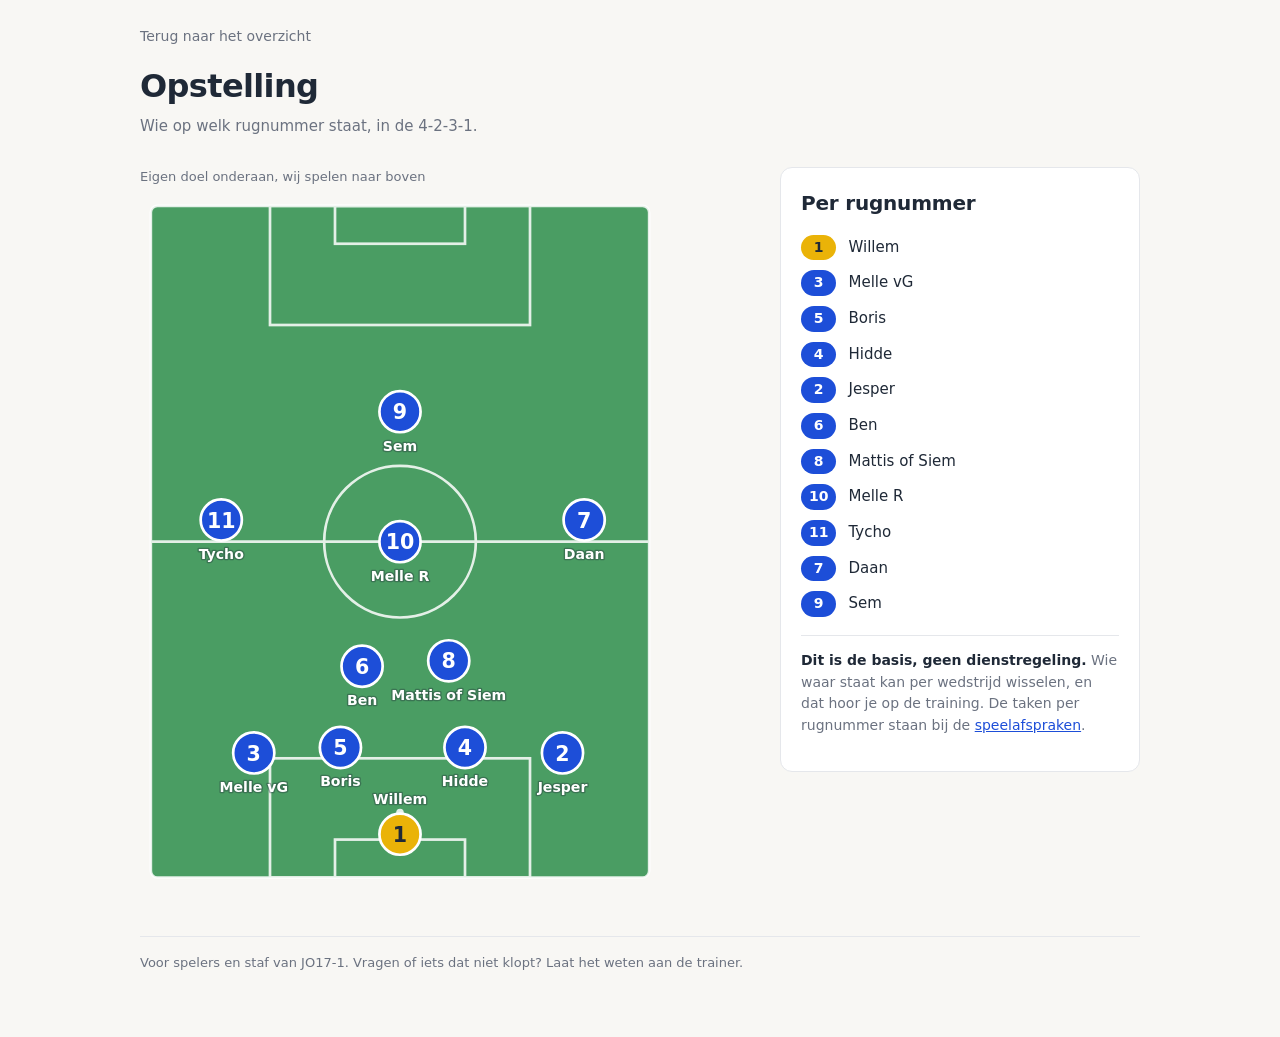
==== opstelling.html @ 01bc6870 "Opstellingspagina met voornaam per rugnummer Alleen de basiself. Geen vervangers, geen achternamen, " ====
<!DOCTYPE html>
<html lang="nl">
<head>
<meta charset="utf-8">
<meta name="viewport" content="width=device-width, initial-scale=1">
<title>Opstelling &middot; ABS JO17-1</title>
<link rel="stylesheet" href="assets/site.css">
</head>
<body>
<div class="wrap">
  <a class="terug" href="index.html">Terug naar het overzicht</a>
  <h1>Opstelling</h1>
  <p class="sub">Wie op welk rugnummer staat, in de 4-2-3-1.</p>

  <div class="veldlayout">
    <div>
      <p class="kop">Eigen doel onderaan, wij spelen naar boven</p>
      <div class="veldhouder">
        <svg viewBox="0 0 480 640" xmlns="http://www.w3.org/2000/svg" aria-label="Opstelling in de 4-2-3-1">
          <rect x="10" y="10" width="460" height="620" rx="6" fill="#4a9d63"/>
          <g stroke="#ffffff" stroke-width="2.5" fill="none" opacity=".85">
            <rect x="10" y="10" width="460" height="620" rx="6"/>
            <line x1="10" y1="320" x2="470" y2="320"/>
            <circle cx="240" cy="320" r="70"/>
            <rect x="120" y="520" width="240" height="110"/>
            <rect x="180" y="595" width="120" height="35"/>
            <rect x="120" y="10" width="240" height="110"/>
            <rect x="180" y="10" width="120" height="35"/>
          </g>
          <circle cx="240" cy="570" r="3.5" fill="#ffffff" opacity=".85"/>
          <g id="spelers"></g>
        </svg>
      </div>
    </div>

    <div class="taken">
      <h2>Per rugnummer</h2>
      <dl id="lijst"></dl>
      <p class="rest"><strong>Dit is de basis, geen dienstregeling.</strong> Wie waar staat kan per wedstrijd wisselen, en dat hoor je op de training. De taken per rugnummer staan bij de <a href="speelafspraken.html">speelafspraken</a>.</p>
    </div>
  </div>

  <footer>
    Voor spelers en staf van JO17-1. Vragen of iets dat niet klopt? Laat het weten aan de trainer.
  </footer>
</div>

<script>
// De basiself: rugnummer, naam en de plek op het veld.
// Coordinaten in een SVG-viewBox van 480 bij 640, eigen doel onderaan.
const opstelling = [
  {n:"1",  naam:"Willem",         t:"keeper", x:240, y:590},
  {n:"3",  naam:"Melle vG",       x:105, y:515},
  {n:"5",  naam:"Boris",          x:185, y:510},
  {n:"4",  naam:"Hidde",          x:300, y:510},
  {n:"2",  naam:"Jesper",         x:390, y:515},
  {n:"6",  naam:"Ben",            x:205, y:435},
  {n:"8",  naam:"Mattis of Siem", x:285, y:430},
  {n:"10", naam:"Melle R",        x:240, y:320},
  {n:"11", naam:"Tycho",          x:75,  y:300},
  {n:"7",  naam:"Daan",           x:410, y:300},
  {n:"9",  naam:"Sem",            x:240, y:200}
];

const svgns = "http://www.w3.org/2000/svg";
const groep = document.getElementById("spelers");
const lijst = document.getElementById("lijst");

opstelling.forEach(sp=>{
  const g = document.createElementNS(svgns,"g");
  g.setAttribute("class","speler" + (sp.t==="keeper" ? " keeper" : ""));
  g.setAttribute("transform",`translate(${sp.x},${sp.y})`);
  const c = document.createElementNS(svgns,"circle");
  c.setAttribute("r",19);
  if(!sp.t) c.setAttribute("fill","#1d4ed8");
  g.appendChild(c);
  const t = document.createElementNS(svgns,"text");
  t.setAttribute("y",7);
  t.textContent = sp.n;
  g.appendChild(t);
  groep.appendChild(g);

  // de naam onder de speler, wit en vet zodat hij op het groen leesbaar blijft
  const naam = document.createElementNS(svgns,"text");
  naam.setAttribute("class","aanwijzing");
  naam.setAttribute("x",sp.x);
  // de keeper staat zo laag dat zijn naam eronder tegen de doellijn valt, die zetten we erboven
  naam.setAttribute("y",sp.y + (sp.t==="keeper" ? -28 : 36));
  naam.setAttribute("text-anchor","middle");
  naam.textContent = sp.naam;
  groep.appendChild(naam);

  const dt = document.createElement("dt");
  dt.textContent = sp.n;
  if(sp.t==="keeper") dt.className = "keeper";
  const dd = document.createElement("dd");
  dd.textContent = sp.naam;
  lijst.appendChild(dt);
  lijst.appendChild(dd);
});
</script>
</body>
</html>
---- assets/site.css ----
:root{
  --papier:#f8f7f4;
  --paneel:#ffffff;
  --rand:#e5e7eb;
  --veld:#4a9d63;
  --lijn:rgba(255,255,255,.85);
  --tekst:#1f2937;
  --gedempt:#6b7280;
  --speler:#1d4ed8;
  --keeper:#eab308;
  --tegenstander:#9ca3af;
  --accent:#fbbf24;
  --accent-vlak:#fef3c7;
  --accent-tekst:#92400e;
}
*{box-sizing:border-box}
body{
  margin:0;
  padding:24px 16px 64px;
  background:var(--papier);
  color:var(--tekst);
  font-family:system-ui,-apple-system,"Segoe UI",Roboto,Helvetica,Arial,sans-serif;
  line-height:1.55;
}
.wrap{max-width:1000px;margin:0 auto}
a{color:var(--speler)}
h1{font-size:clamp(26px,6vw,32px);letter-spacing:-.02em;font-weight:800;margin:0 0 4px}
h2{font-size:19px;margin:0 0 6px;letter-spacing:-.01em}
.sub{color:var(--gedempt);margin:0 0 28px;font-size:15px}
.kaarten{display:grid;gap:12px;max-width:760px}
.kaart{
  display:block;
  background:var(--paneel);
  border:1px solid var(--rand);
  border-radius:12px;
  padding:18px 20px;
  text-decoration:none;
  color:var(--tekst);
}
.kaart:hover{border-color:var(--speler)}
.kaart h2{color:var(--speler)}
.kaart p{margin:0;color:var(--gedempt);font-size:15px}
.kaart.leeg{opacity:.6}
.terug{display:inline-block;margin-bottom:14px;color:var(--gedempt);font-size:14px;text-decoration:none}
.terug:hover{color:var(--speler)}
footer{margin-top:48px;color:var(--gedempt);font-size:13px;border-top:1px solid var(--rand);padding-top:16px}

/* tabbladen, zelfde vorm als op de speelafsprakenpagina */
.tabs{display:flex;gap:8px;margin:0 0 16px;flex-wrap:wrap}
.tab{
  background:var(--paneel);
  color:var(--tekst);
  border:1px solid var(--rand);
  border-radius:999px;
  padding:9px 18px;
  font-size:15px;
  font-weight:600;
  cursor:pointer;
  font-family:inherit;
}
.tab[aria-selected="true"]{background:var(--speler);border-color:var(--speler);color:#fff}
.tab:focus-visible{outline:3px solid var(--accent);outline-offset:2px}

/* veld plus takenlijst naast elkaar op een groot scherm, gestapeld op de telefoon */
.veldlayout{display:grid;grid-template-columns:minmax(0,1fr) minmax(0,360px);gap:24px;align-items:start}
@media (max-width:820px){.veldlayout{grid-template-columns:1fr}}
.veldhouder{max-width:520px}
.veldhouder svg{width:100%;height:auto;display:block}
.speler circle{stroke:#fff;stroke-width:2.5}
.speler text{font-weight:700;font-size:19px;text-anchor:middle;fill:#fff;pointer-events:none}
.speler.keeper circle{fill:var(--keeper)}
.speler.keeper text{fill:var(--tekst)}
.speler.tegen circle{fill:var(--tegenstander);fill-opacity:.85}
.kop{font-size:13px;color:var(--gedempt);margin:0 0 8px}

/* taken per rugnummer */
.taken{background:var(--paneel);border:1px solid var(--rand);border-radius:12px;padding:20px}
.taken h2{font-size:20px;margin:0 0 16px;color:var(--tekst)}
.taken dl{margin:0;display:grid;grid-template-columns:auto minmax(0,1fr);gap:10px 12px;align-items:baseline}
.taken dt{
  background:var(--speler);color:#fff;font-weight:700;font-size:14px;
  border-radius:999px;min-width:30px;padding:2px 8px;text-align:center;
}
.taken dt.keeper{background:var(--keeper);color:var(--tekst)}
.taken dd{margin:0;font-size:15px;color:var(--tekst)}
.taken .rest{border-top:1px solid var(--rand);margin-top:18px;padding-top:14px;font-size:14px;color:var(--gedempt)}
.taken .rest strong{color:var(--tekst);font-weight:700}

/* losse tekstblokken */
.blok{background:var(--paneel);border:1px solid var(--rand);border-radius:12px;padding:18px 20px;margin-top:16px;max-width:760px}
.blok h2{font-size:17px;margin:0 0 8px}
.blok p{margin:0 0 8px;font-size:15px;color:var(--gedempt)}
.blok p:last-child{margin-bottom:0}
.tebepalen{
  margin-top:16px;padding:16px 18px;background:var(--accent-vlak);
  border:2px solid var(--accent);border-radius:8px;font-size:15px;color:var(--accent-tekst);max-width:760px;
}
.tebepalen strong{color:var(--accent-tekst)}

/* weekthema's */
.weken{display:grid;gap:12px;margin:0;max-width:760px}
.week{
  background:var(--paneel);border:1px solid var(--rand);
  border-left:3px solid var(--rand);
  border-radius:0 12px 12px 0;padding:16px 18px;
}
.week.nu{border-left-color:var(--accent);background:var(--accent-vlak);border-color:var(--accent)}
.week.gehad{opacity:.65}
.week .wanneer{font-size:12px;text-transform:uppercase;letter-spacing:.06em;color:var(--gedempt);margin:0 0 4px}
.week.nu .wanneer{color:var(--accent-tekst)}
.week h2{font-size:18px;margin:0 0 4px}
.week .linie{font-size:13px;color:var(--speler);font-weight:700;margin:0 0 10px}
.week ul{margin:0;padding-left:18px;font-size:15px;color:var(--tekst)}
.week ul li{margin-bottom:4px}
.week .naar{display:inline-block;margin-top:10px;font-size:14px}

/* trainingen */
.fase{
  background:var(--paneel);border:1px solid var(--rand);
  border-left:4px solid var(--speler);border-radius:0 12px 12px 0;
  padding:16px 18px;margin-bottom:12px;max-width:760px;
}
.fase.rekken{border-left-color:var(--veld)}
.fase.activatie{border-left-color:var(--accent)}
.fase h3{font-size:16px;margin:0 0 8px;text-transform:uppercase;letter-spacing:.02em}
.fase .duur{color:var(--gedempt);font-weight:400;text-transform:none;letter-spacing:0}
.fase ul{margin:0;padding-left:18px;font-size:15px}
.fase ul li{margin-bottom:3px}
.fase .let{margin:10px 0 0;font-size:14px;color:var(--accent-tekst);background:var(--accent-vlak);
  border-radius:6px;padding:8px 10px}
.regels-vorm{margin:0;padding:0;list-style:none;font-size:15px}
.regels-vorm li{margin-bottom:6px;padding-left:14px;border-left:3px solid var(--rand)}
.regels-vorm li.geel{border-left-color:var(--accent)}
.regels-vorm li.grijs{border-left-color:var(--tegenstander)}
.vorm text.merk{font-size:13px;font-weight:700;fill:#fff;
  paint-order:stroke fill;stroke:rgba(31,41,55,.35);stroke-width:2.5;stroke-linejoin:round;text-anchor:middle}
.vorm text.poort{fill:var(--accent)}

/* tekstjes op het gras, zelfde stijl als op de tactiekplaat */
.aanwijzing{
  font-size:13px;font-weight:700;fill:#fff;
  paint-order:stroke fill;stroke:rgba(31,41,55,.35);stroke-width:2.5;stroke-linejoin:round;
}
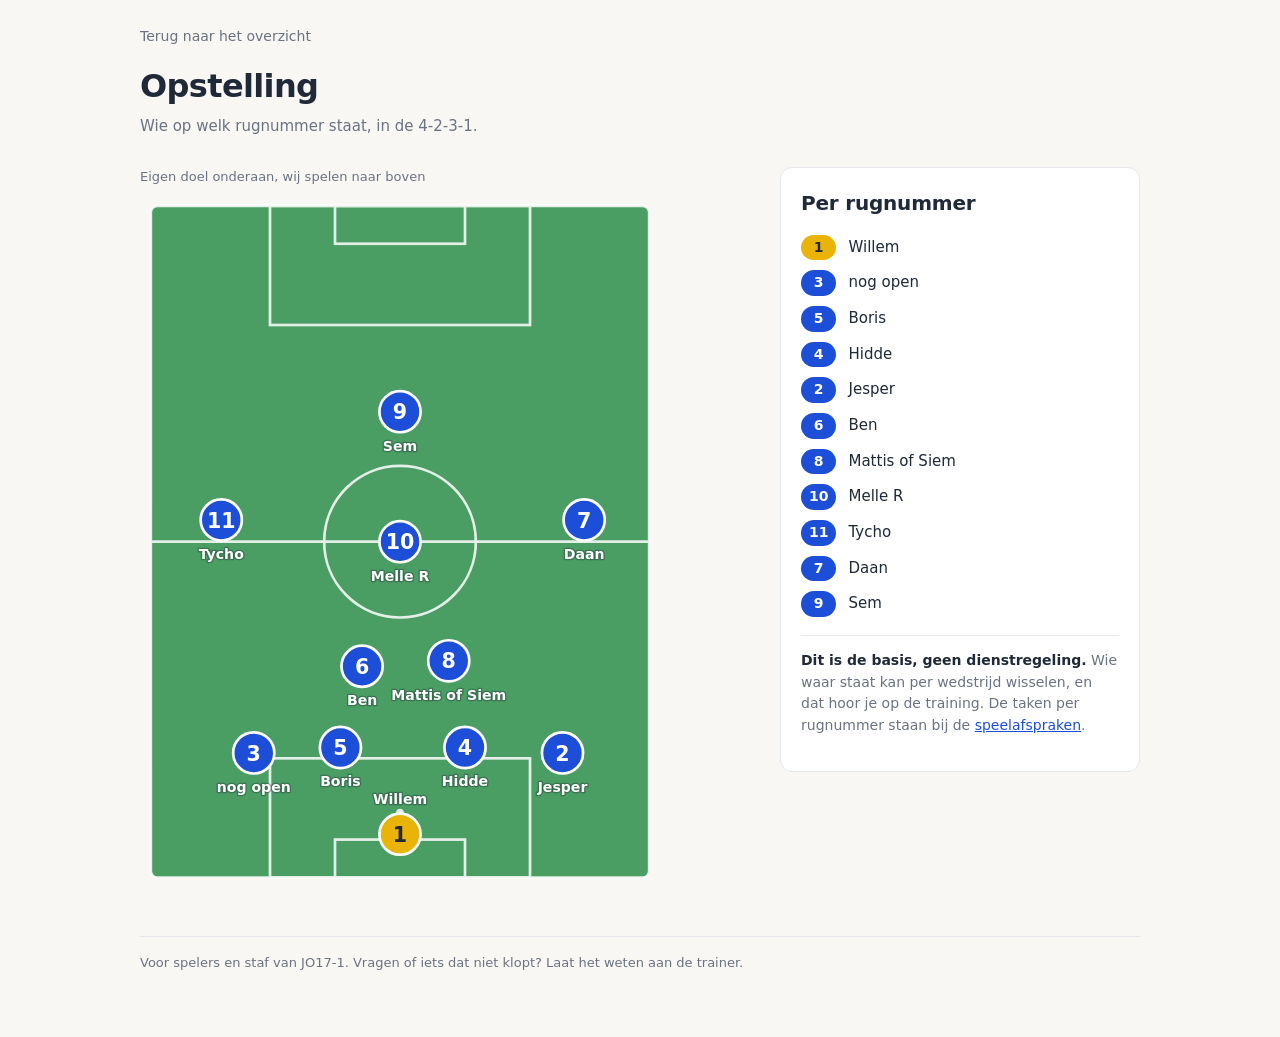
==== commit e2e9a42d: "Melle vG van de opstelling, de 3 staat nog open Hij is gestopt en gaat naar een andere vereniging. B" ====
--- a/opstelling.html
+++ b/opstelling.html
@@ -3,6 +3,7 @@
 <head>
 <meta charset="utf-8">
 <meta name="viewport" content="width=device-width, initial-scale=1">
+<meta name="robots" content="noindex, nofollow">
 <title>Opstelling &middot; ABS JO17-1</title>
 <link rel="stylesheet" href="assets/site.css">
 </head>
@@ -50,7 +51,7 @@
 // Coordinaten in een SVG-viewBox van 480 bij 640, eigen doel onderaan.
 const opstelling = [
   {n:"1",  naam:"Willem",         t:"keeper", x:240, y:590},
-  {n:"3",  naam:"Melle vG",       x:105, y:515},
+  {n:"3",  naam:"nog open",       x:105, y:515},
   {n:"5",  naam:"Boris",          x:185, y:510},
   {n:"4",  naam:"Hidde",          x:300, y:510},
   {n:"2",  naam:"Jesper",         x:390, y:515},
--- a/assets/site.css
+++ b/assets/site.css
@@ -141,3 +141,39 @@
   font-size:13px;font-weight:700;fill:#fff;
   paint-order:stroke fill;stroke:rgba(31,41,55,.35);stroke-width:2.5;stroke-linejoin:round;
 }
+
+/* de zes teamafspraken */
+.afspraken{
+  list-style:none;margin:0;padding:0;max-width:760px;
+  display:flex;flex-direction:column;gap:12px;counter-reset:afspraak;
+}
+.afspraken > li{
+  counter-increment:afspraak;
+  background:var(--paneel);border:1px solid var(--rand);
+  border-left:3px solid var(--speler);border-radius:0 12px 12px 0;
+  padding:16px 18px;
+}
+.afspraken > li::before{
+  content:counter(afspraak);
+  font-weight:800;font-size:13px;color:var(--speler);
+  letter-spacing:.08em;display:block;margin-bottom:2px;
+}
+.afspraken h2{font-size:19px;margin:0 0 6px;color:var(--tekst)}
+.afspraken p{margin:0 0 8px;font-size:15px}
+.afspraken p:last-child{margin-bottom:0}
+.roepwoord{
+  background:var(--accent-vlak);color:var(--accent-tekst);
+  border:1px solid var(--accent);border-radius:4px;
+  font-weight:800;letter-spacing:.04em;padding:1px 6px;white-space:nowrap;
+}
+.roepers{
+  background:var(--paneel);border:1px solid var(--rand);border-radius:12px;
+  padding:18px 20px;margin-top:16px;max-width:760px;
+}
+.roepers h2{font-size:17px;margin:0 0 12px}
+.roepers dl{margin:0;display:grid;grid-template-columns:auto minmax(0,1fr);gap:8px 12px;align-items:baseline}
+.roepers dt{
+  background:var(--speler);color:#fff;font-weight:700;font-size:14px;
+  border-radius:999px;min-width:30px;padding:2px 8px;text-align:center;
+}
+.roepers dd{margin:0;font-size:15px}
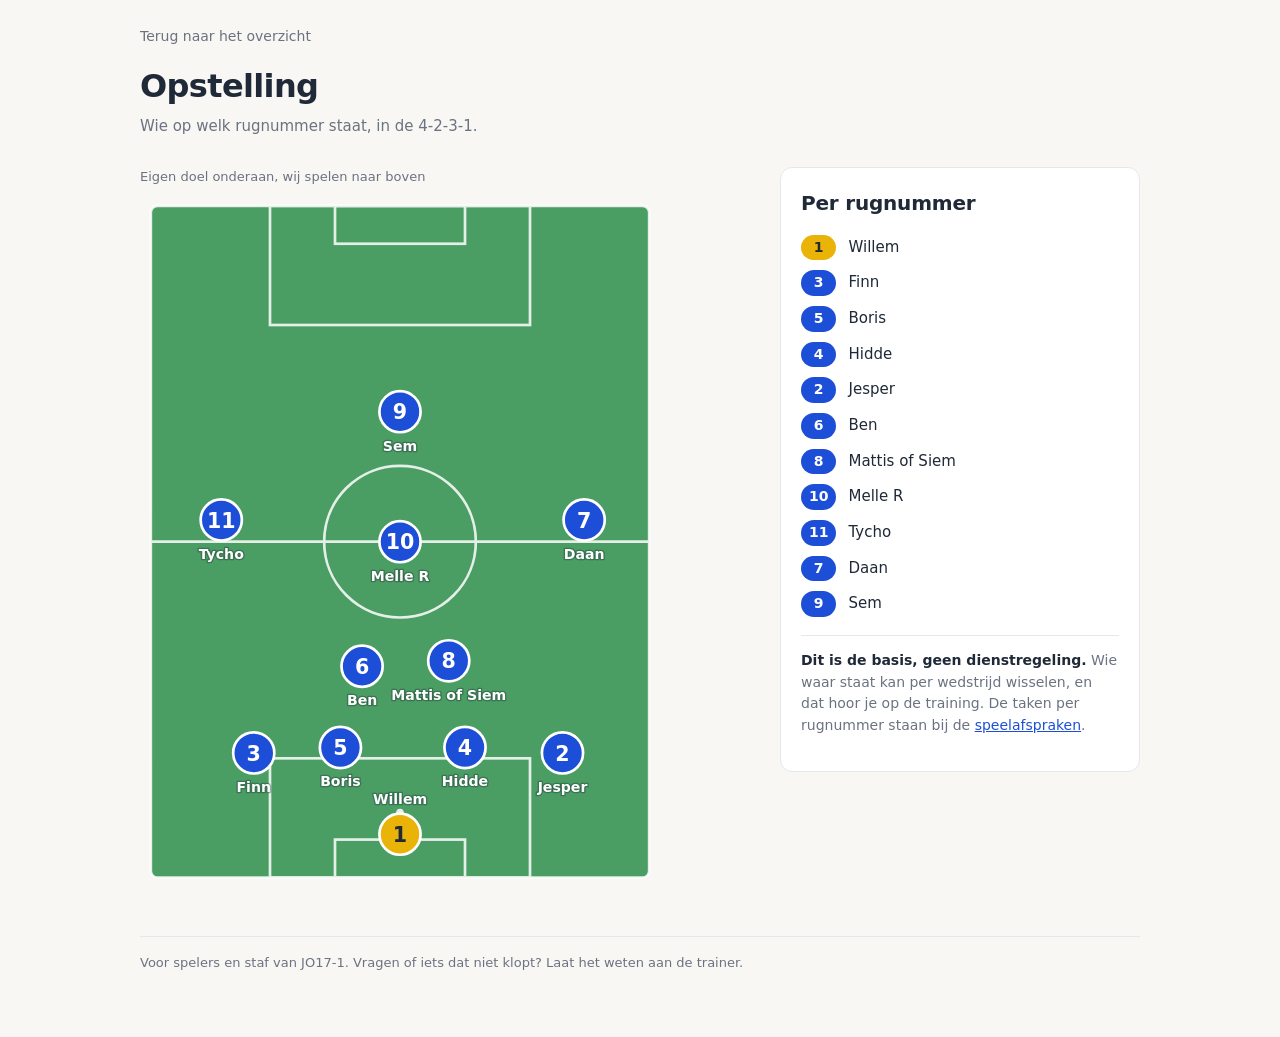
==== commit a6c65433: "Finn is de 3 Bevestigd door de trainer. De plek stond sinds het vertrek van Melle vG op "nog open". " ====
--- a/opstelling.html
+++ b/opstelling.html
@@ -51,7 +51,7 @@
 // Coordinaten in een SVG-viewBox van 480 bij 640, eigen doel onderaan.
 const opstelling = [
   {n:"1",  naam:"Willem",         t:"keeper", x:240, y:590},
-  {n:"3",  naam:"nog open",       x:105, y:515},
+  {n:"3",  naam:"Finn",           x:105, y:515},
   {n:"5",  naam:"Boris",          x:185, y:510},
   {n:"4",  naam:"Hidde",          x:300, y:510},
   {n:"2",  naam:"Jesper",         x:390, y:515},
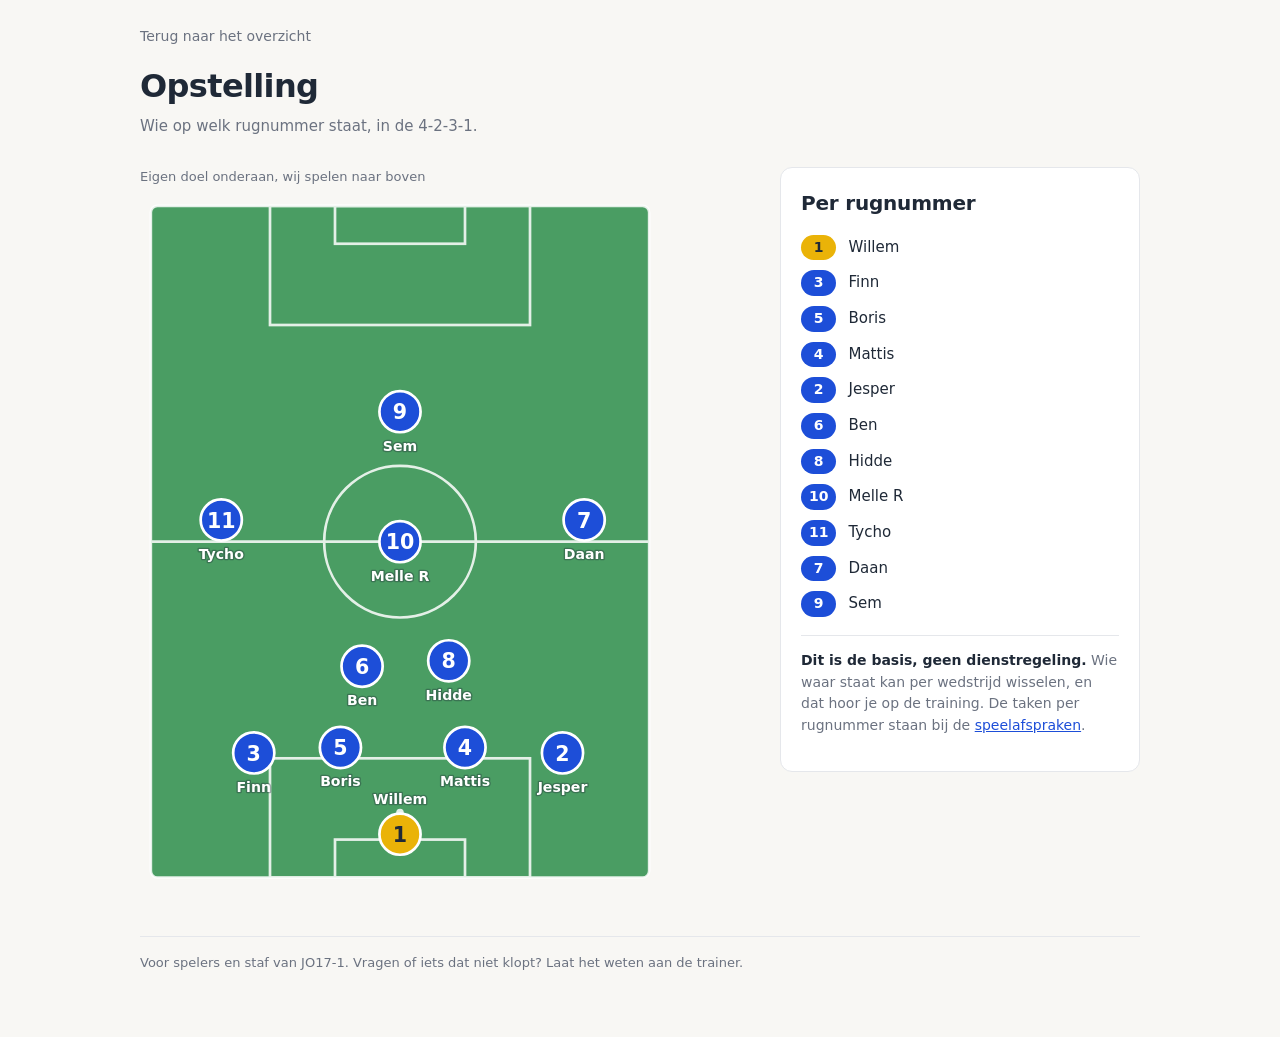
==== commit d634072f: "Hidde naar de 8, Mattis naar de 4 De wissel uit de wedstrijd van 23 september is blijvend: Hidde coa" ====
--- a/opstelling.html
+++ b/opstelling.html
@@ -53,10 +53,10 @@
   {n:"1",  naam:"Willem",         t:"keeper", x:240, y:590},
   {n:"3",  naam:"Finn",           x:105, y:515},
   {n:"5",  naam:"Boris",          x:185, y:510},
-  {n:"4",  naam:"Hidde",          x:300, y:510},
+  {n:"4",  naam:"Mattis",         x:300, y:510},
   {n:"2",  naam:"Jesper",         x:390, y:515},
   {n:"6",  naam:"Ben",            x:205, y:435},
-  {n:"8",  naam:"Mattis of Siem", x:285, y:430},
+  {n:"8",  naam:"Hidde",          x:285, y:430},
   {n:"10", naam:"Melle R",        x:240, y:320},
   {n:"11", naam:"Tycho",          x:75,  y:300},
   {n:"7",  naam:"Daan",           x:410, y:300},
